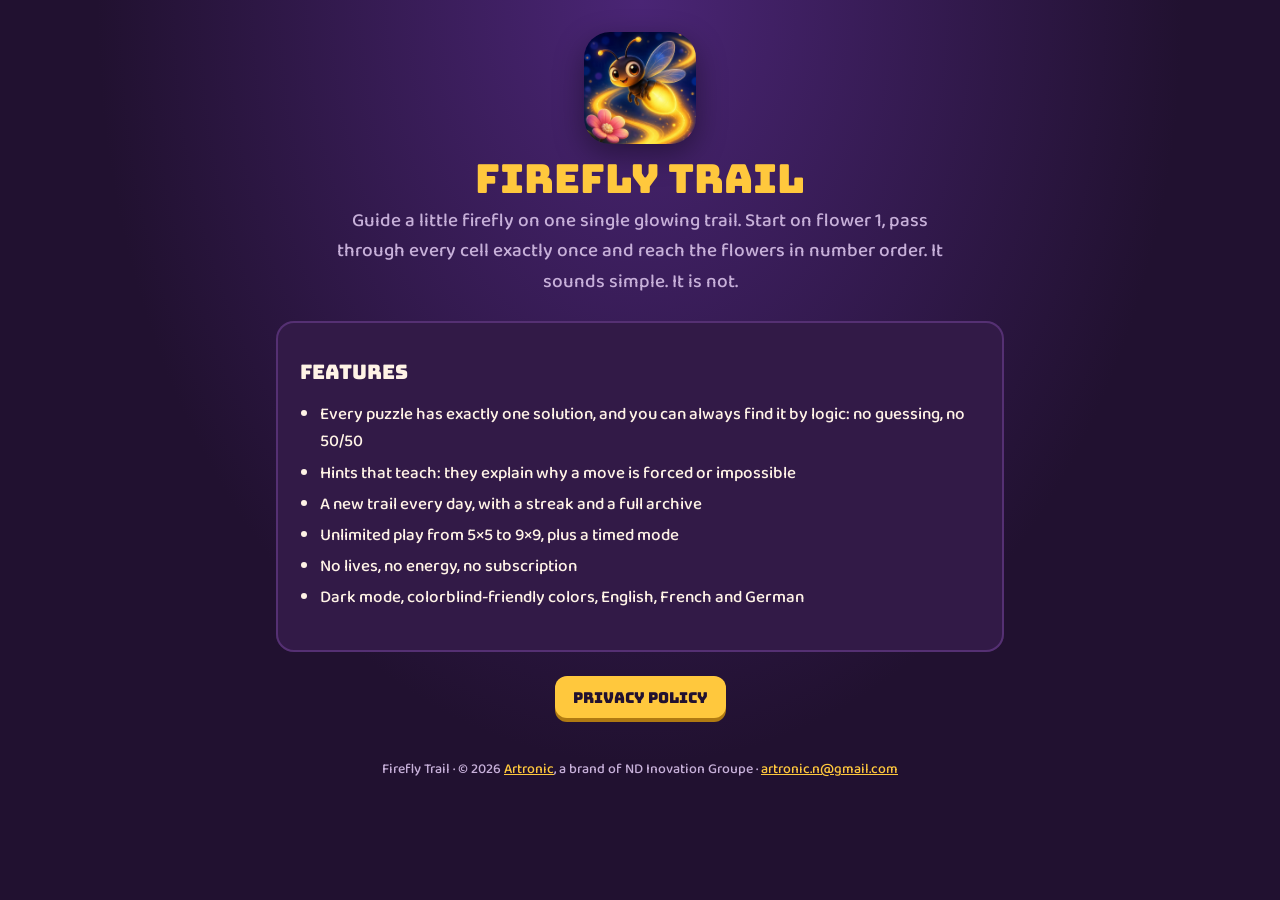
==== firefly-trail/index.html @ e96e29d0 "Add the Firefly Trail game page and privacy policy Co-Authored-By: Claude Sonnet 5.5 <noreply@anthro" ====
<!doctype html>
<html lang="en">
<head>
<meta charset="utf-8">
<meta name="viewport" content="width=device-width, initial-scale=1">
<title>Firefly Trail</title>
<meta name="description" content="Firefly Trail: draw one glowing trail through every cell and reach the flowers in order. A logic puzzle with a new grid every day.">
<link rel="icon" href="img/icon.png">
<link rel="stylesheet" href="../style.css">
</head>
<body>
<main>
  <img class="icon" src="img/icon.png" alt="" width="112" height="112">
  <h1>Firefly Trail</h1>
  <p class="lead">Guide a little firefly on one single glowing trail. Start on flower 1, pass through every cell exactly once and reach the flowers in number order. It sounds simple. It is not.</p>
  <div class="card">
    <h2>Features</h2>
    <ul>
      <li>Every puzzle has exactly one solution, and you can always find it by logic: no guessing, no 50/50</li>
      <li>Hints that teach: they explain why a move is forced or impossible</li>
      <li>A new trail every day, with a streak and a full archive</li>
      <li>Unlimited play from 5×5 to 9×9, plus a timed mode</li>
      <li>No lives, no energy, no subscription</li>
      <li>Dark mode, colorblind-friendly colors, English, French and German</li>
    </ul>
  </div>
  <div class="links">
    <a class="btn" href="privacy.html">Privacy policy</a>
  </div>
  <footer>Firefly Trail · © 2026 <a href="../">Artronic</a>, a brand of ND Inovation Groupe · <a href="mailto:artronic.n@gmail.com">artronic.n@gmail.com</a></footer>
</main>
</body>
</html>
---- style.css ----
/* Site d'Artronic (GitHub Pages) : aucune ressource externe, polices locales. */
@font-face { font-family: 'Bungee'; src: url(fonts/Bungee-400.woff2) format('woff2'); font-display: swap; }
@font-face { font-family: 'Baloo 2'; src: url(fonts/Baloo2.woff2) format('woff2'); font-weight: 500 800; font-display: swap; }
:root {
  --bg: #211130; --card: #321a47; --edge: #553073; --ink: #fff3e6; --muted: #c7b0d9; --gold: #ffc83d; --red: #ff5a4e;
  color-scheme: dark;
}
* { box-sizing: border-box; }
body {
  margin: 0; background: radial-gradient(ellipse at 50% 0%, #4a2575, var(--bg) 60%) fixed, var(--bg);
  color: var(--ink); font: 500 17px/1.6 'Baloo 2', 'Trebuchet MS', system-ui, sans-serif;
}
main { max-width: 760px; margin: 0 auto; padding: 32px 16px 64px; }
a { color: var(--gold); }
a:focus-visible { outline: 3px solid var(--gold); outline-offset: 2px; }
.logo { display: block; width: min(360px, 80%); height: auto; margin: 8px auto 12px; }
h1, h2 { font-family: 'Bungee', 'Arial Black', sans-serif; font-weight: 400; line-height: 1.15; }
h1 { font-size: clamp(28px, 6vw, 40px); color: var(--gold); text-align: center; margin: 12px 0 4px; }
h2 { font-size: 20px; color: var(--ink); margin: 32px 0 8px; }
.lead { text-align: center; color: var(--muted); font-size: 19px; margin: 0 auto 24px; max-width: 34em; }
.card { background: var(--card); border-radius: 18px; box-shadow: inset 0 0 0 2px var(--edge); padding: 8px 24px 24px; }
.card p, .card li { color: var(--ink); }
.muted { color: var(--muted); }
ul { padding-left: 1.2em; }
li { margin: 4px 0; }
.links { display: flex; gap: 12px; justify-content: center; flex-wrap: wrap; margin: 24px 0; }
.btn {
  display: inline-block; font-family: 'Bungee', 'Arial Black', sans-serif; font-size: 15px; text-decoration: none;
  color: var(--bg); background: var(--gold); padding: 10px 18px 8px; border-radius: 12px; box-shadow: 0 4px 0 #b07a12;
}
.btn.ghost { color: var(--ink); background: var(--card); box-shadow: 0 4px 0 #120819, inset 0 0 0 2px var(--edge); }
.icon { display: block; width: 112px; height: 112px; border-radius: 26px; margin: 0 auto; box-shadow: 0 10px 30px rgba(0,0,0,.4); }
footer { text-align: center; color: var(--muted); font-size: 14px; margin-top: 40px; }
.game { display: flex; gap: 16px; align-items: flex-start; margin-top: 16px; }
.game img { width: 72px; height: 72px; border-radius: 18px; flex: none; }
.game h3 { font-family: 'Bungee', 'Arial Black', sans-serif; font-weight: 400; font-size: 18px; margin: 4px 0; }
.game p { margin: 4px 0; }
.small { font-size: 15px; }
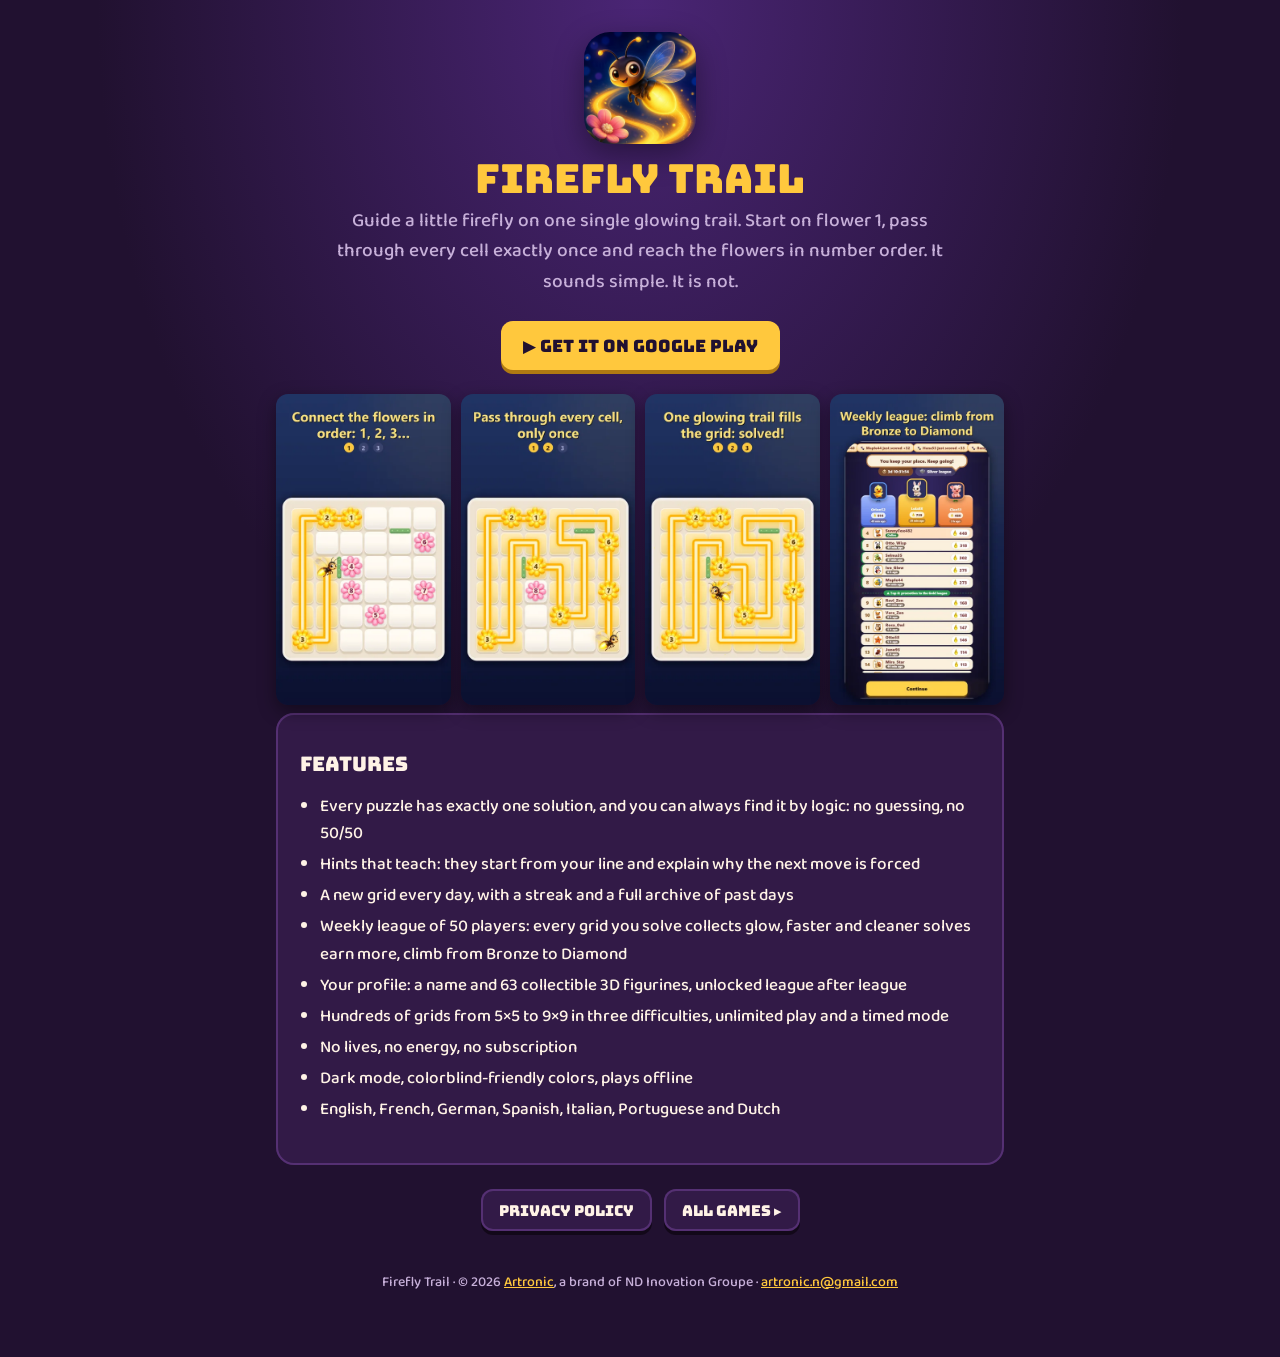
==== commit c9260504: "Firefly Trail est sur Google Play: page du jeu (bouton, captures, ligue, profil, 7 langues), accueil" ====
--- a/firefly-trail/index.html
+++ b/firefly-trail/index.html
@@ -4,28 +4,47 @@
 <meta charset="utf-8">
 <meta name="viewport" content="width=device-width, initial-scale=1">
 <title>Firefly Trail</title>
-<meta name="description" content="Firefly Trail: draw one glowing trail through every cell and reach the flowers in order. A logic puzzle with a new grid every day.">
+<meta name="description" content="Firefly Trail, now on Google Play: draw one glowing trail through every cell and reach the flowers in order. A logic puzzle with a new grid every day and a weekly league.">
 <link rel="icon" href="img/icon.png">
 <link rel="stylesheet" href="../style.css">
+<style>
+.shots { display: grid; grid-template-columns: repeat(4, 1fr); gap: 10px; margin: 24px 0 8px; }
+.shots img { width: 100%; height: auto; border-radius: 12px; box-shadow: 0 6px 18px rgba(0,0,0,.4); }
+@media (max-width: 560px) { .shots { grid-template-columns: repeat(2, 1fr); } }
+.btn.play { font-size: 17px; padding: 12px 22px 10px; }
+</style>
 </head>
 <body>
 <main>
   <img class="icon" src="img/icon.png" alt="" width="112" height="112">
   <h1>Firefly Trail</h1>
   <p class="lead">Guide a little firefly on one single glowing trail. Start on flower 1, pass through every cell exactly once and reach the flowers in number order. It sounds simple. It is not.</p>
+  <div class="links">
+    <a class="btn play" href="https://play.google.com/store/apps/details?id=com.artronic.fireflytrail&amp;referrer=utm_source%3Dartronic_site%26utm_medium%3Dweb%26utm_campaign%3Dgame_page">&#9654; Get it on Google Play</a>
+  </div>
+  <div class="shots">
+    <img src="img/shot-1.webp" alt="Connect the flowers in order: 1, 2, 3" width="432" height="768" loading="lazy">
+    <img src="img/shot-2.webp" alt="Pass through every cell, only once" width="432" height="768" loading="lazy">
+    <img src="img/shot-3.webp" alt="One glowing trail fills the grid: solved" width="432" height="768" loading="lazy">
+    <img src="img/shot-5.webp" alt="Weekly league: climb from Bronze to Diamond" width="432" height="768" loading="lazy">
+  </div>
   <div class="card">
     <h2>Features</h2>
     <ul>
       <li>Every puzzle has exactly one solution, and you can always find it by logic: no guessing, no 50/50</li>
-      <li>Hints that teach: they explain why a move is forced or impossible</li>
-      <li>A new trail every day, with a streak and a full archive</li>
-      <li>Unlimited play from 5×5 to 9×9, plus a timed mode</li>
+      <li>Hints that teach: they start from your line and explain why the next move is forced</li>
+      <li>A new grid every day, with a streak and a full archive of past days</li>
+      <li>Weekly league of 50 players: every grid you solve collects glow, faster and cleaner solves earn more, climb from Bronze to Diamond</li>
+      <li>Your profile: a name and 63 collectible 3D figurines, unlocked league after league</li>
+      <li>Hundreds of grids from 5×5 to 9×9 in three difficulties, unlimited play and a timed mode</li>
       <li>No lives, no energy, no subscription</li>
-      <li>Dark mode, colorblind-friendly colors, English, French and German</li>
+      <li>Dark mode, colorblind-friendly colors, plays offline</li>
+      <li>English, French, German, Spanish, Italian, Portuguese and Dutch</li>
     </ul>
   </div>
   <div class="links">
-    <a class="btn" href="privacy.html">Privacy policy</a>
+    <a class="btn ghost" href="privacy.html">Privacy policy</a>
+    <a class="btn ghost" href="../play/">All games &#9656;</a>
   </div>
   <footer>Firefly Trail · © 2026 <a href="../">Artronic</a>, a brand of ND Inovation Groupe · <a href="mailto:artronic.n@gmail.com">artronic.n@gmail.com</a></footer>
 </main>
